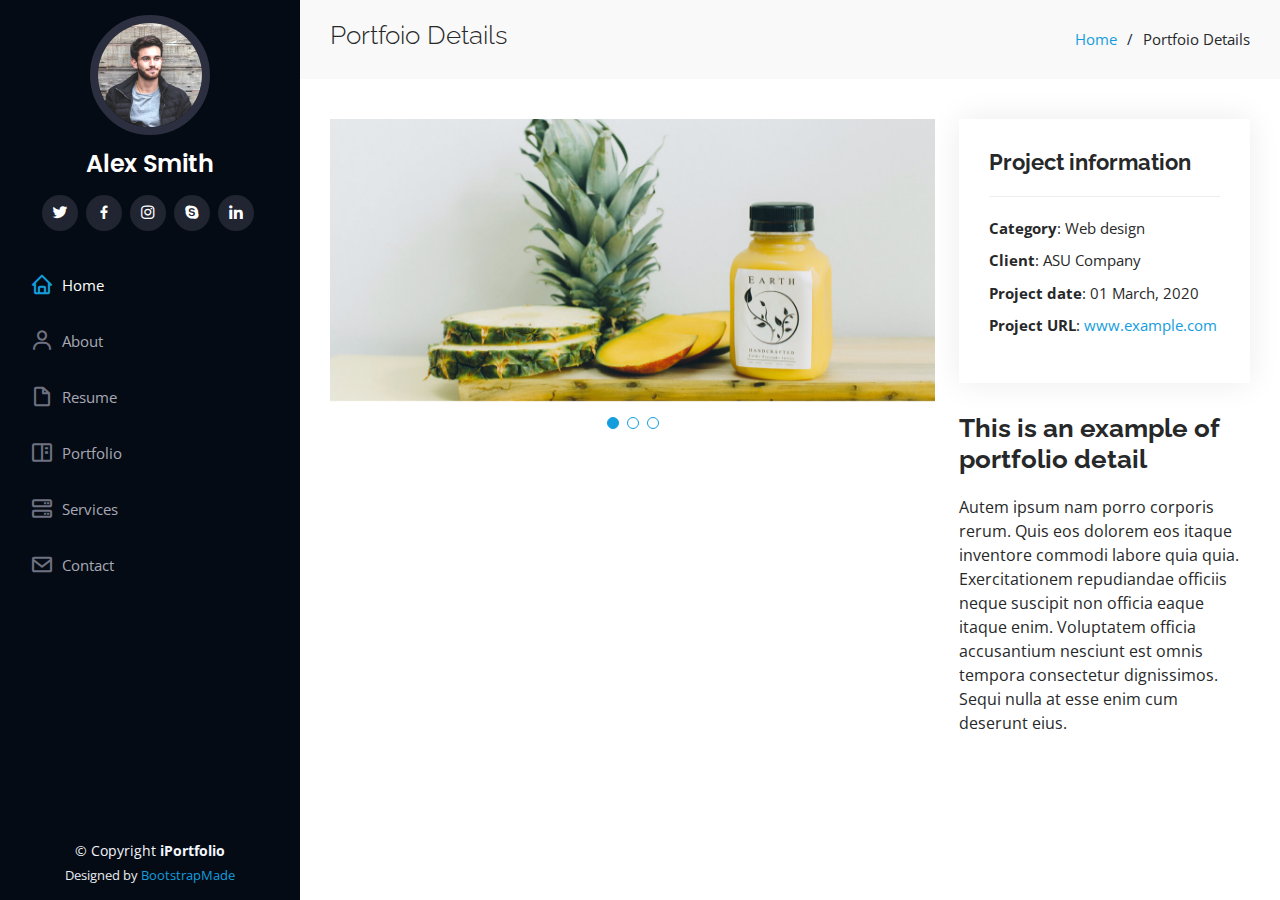
==== portfolio-details.html @ 82adc8eb "Add: added template" ====
<!DOCTYPE html>
<html lang="en">

<head>
  <meta charset="utf-8">
  <meta content="width=device-width, initial-scale=1.0" name="viewport">

  <title>Portfolio Details - iPortfolio Bootstrap Template</title>
  <meta content="" name="description">
  <meta content="" name="keywords">

  <!-- Favicons -->
  <link href="assets/img/favicon.png" rel="icon">
  <link href="assets/img/apple-touch-icon.png" rel="apple-touch-icon">

  <!-- Google Fonts -->
  <link href="https://fonts.googleapis.com/css?family=Open+Sans:300,300i,400,400i,600,600i,700,700i|Raleway:300,300i,400,400i,500,500i,600,600i,700,700i|Poppins:300,300i,400,400i,500,500i,600,600i,700,700i" rel="stylesheet">

  <!-- Vendor CSS Files -->
  <link href="assets/vendor/aos/aos.css" rel="stylesheet">
  <link href="assets/vendor/bootstrap/css/bootstrap.min.css" rel="stylesheet">
  <link href="assets/vendor/bootstrap-icons/bootstrap-icons.css" rel="stylesheet">
  <link href="assets/vendor/boxicons/css/boxicons.min.css" rel="stylesheet">
  <link href="assets/vendor/glightbox/css/glightbox.min.css" rel="stylesheet">
  <link href="assets/vendor/swiper/swiper-bundle.min.css" rel="stylesheet">

  <!-- Template Main CSS File -->
  <link href="assets/css/style.css" rel="stylesheet">

  <!-- =======================================================
  * Template Name: iPortfolio
  * Updated: Jul 27 2023 with Bootstrap v5.3.1
  * Template URL: https://bootstrapmade.com/iportfolio-bootstrap-portfolio-websites-template/
  * Author: BootstrapMade.com
  * License: https://bootstrapmade.com/license/
  ======================================================== -->
</head>

<body>

  <!-- ======= Mobile nav toggle button ======= -->
  <i class="bi bi-list mobile-nav-toggle d-xl-none"></i>

  <!-- ======= Header ======= -->
  <header id="header">
    <div class="d-flex flex-column">

      <div class="profile">
        <img src="assets/img/profile-img.jpg" alt="" class="img-fluid rounded-circle">
        <h1 class="text-light"><a href="index.html">Alex Smith</a></h1>
        <div class="social-links mt-3 text-center">
          <a href="#" class="twitter"><i class="bx bxl-twitter"></i></a>
          <a href="#" class="facebook"><i class="bx bxl-facebook"></i></a>
          <a href="#" class="instagram"><i class="bx bxl-instagram"></i></a>
          <a href="#" class="google-plus"><i class="bx bxl-skype"></i></a>
          <a href="#" class="linkedin"><i class="bx bxl-linkedin"></i></a>
        </div>
      </div>

      <nav id="navbar" class="nav-menu navbar">
        <ul>
          <li><a href="#hero" class="nav-link scrollto active"><i class="bx bx-home"></i> <span>Home</span></a></li>
          <li><a href="#about" class="nav-link scrollto"><i class="bx bx-user"></i> <span>About</span></a></li>
          <li><a href="#resume" class="nav-link scrollto"><i class="bx bx-file-blank"></i> <span>Resume</span></a></li>
          <li><a href="#portfolio" class="nav-link scrollto"><i class="bx bx-book-content"></i> <span>Portfolio</span></a></li>
          <li><a href="#services" class="nav-link scrollto"><i class="bx bx-server"></i> <span>Services</span></a></li>
          <li><a href="#contact" class="nav-link scrollto"><i class="bx bx-envelope"></i> <span>Contact</span></a></li>
        </ul>
      </nav><!-- .nav-menu -->
    </div>
  </header><!-- End Header -->

  <main id="main">

    <!-- ======= Breadcrumbs ======= -->
    <section id="breadcrumbs" class="breadcrumbs">
      <div class="container">

        <div class="d-flex justify-content-between align-items-center">
          <h2>Portfoio Details</h2>
          <ol>
            <li><a href="index.html">Home</a></li>
            <li>Portfoio Details</li>
          </ol>
        </div>

      </div>
    </section><!-- End Breadcrumbs -->

    <!-- ======= Portfolio Details Section ======= -->
    <section id="portfolio-details" class="portfolio-details">
      <div class="container">

        <div class="row gy-4">

          <div class="col-lg-8">
            <div class="portfolio-details-slider swiper">
              <div class="swiper-wrapper align-items-center">

                <div class="swiper-slide">
                  <img src="assets/img/portfolio/portfolio-details-1.jpg" alt="">
                </div>

                <div class="swiper-slide">
                  <img src="assets/img/portfolio/portfolio-details-2.jpg" alt="">
                </div>

                <div class="swiper-slide">
                  <img src="assets/img/portfolio/portfolio-details-3.jpg" alt="">
                </div>

              </div>
              <div class="swiper-pagination"></div>
            </div>
          </div>

          <div class="col-lg-4">
            <div class="portfolio-info">
              <h3>Project information</h3>
              <ul>
                <li><strong>Category</strong>: Web design</li>
                <li><strong>Client</strong>: ASU Company</li>
                <li><strong>Project date</strong>: 01 March, 2020</li>
                <li><strong>Project URL</strong>: <a href="#">www.example.com</a></li>
              </ul>
            </div>
            <div class="portfolio-description">
              <h2>This is an example of portfolio detail</h2>
              <p>
                Autem ipsum nam porro corporis rerum. Quis eos dolorem eos itaque inventore commodi labore quia quia. Exercitationem repudiandae officiis neque suscipit non officia eaque itaque enim. Voluptatem officia accusantium nesciunt est omnis tempora consectetur dignissimos. Sequi nulla at esse enim cum deserunt eius.
              </p>
            </div>
          </div>

        </div>

      </div>
    </section><!-- End Portfolio Details Section -->

  </main><!-- End #main -->

  <!-- ======= Footer ======= -->
  <footer id="footer">
    <div class="container">
      <div class="copyright">
        &copy; Copyright <strong><span>iPortfolio</span></strong>
      </div>
      <div class="credits">
        <!-- All the links in the footer should remain intact. -->
        <!-- You can delete the links only if you purchased the pro version. -->
        <!-- Licensing information: https://bootstrapmade.com/license/ -->
        <!-- Purchase the pro version with working PHP/AJAX contact form: https://bootstrapmade.com/iportfolio-bootstrap-portfolio-websites-template/ -->
        Designed by <a href="https://bootstrapmade.com/">BootstrapMade</a>
      </div>
    </div>
  </footer><!-- End  Footer -->

  <a href="#" class="back-to-top d-flex align-items-center justify-content-center"><i class="bi bi-arrow-up-short"></i></a>

  <!-- Vendor JS Files -->
  <script src="assets/vendor/purecounter/purecounter_vanilla.js"></script>
  <script src="assets/vendor/aos/aos.js"></script>
  <script src="assets/vendor/bootstrap/js/bootstrap.bundle.min.js"></script>
  <script src="assets/vendor/glightbox/js/glightbox.min.js"></script>
  <script src="assets/vendor/isotope-layout/isotope.pkgd.min.js"></script>
  <script src="assets/vendor/swiper/swiper-bundle.min.js"></script>
  <script src="assets/vendor/typed.js/typed.umd.js"></script>
  <script src="assets/vendor/waypoints/noframework.waypoints.js"></script>
  <script src="assets/vendor/php-email-form/validate.js"></script>

  <!-- Template Main JS File -->
  <script src="assets/js/main.js"></script>

</body>

</html>
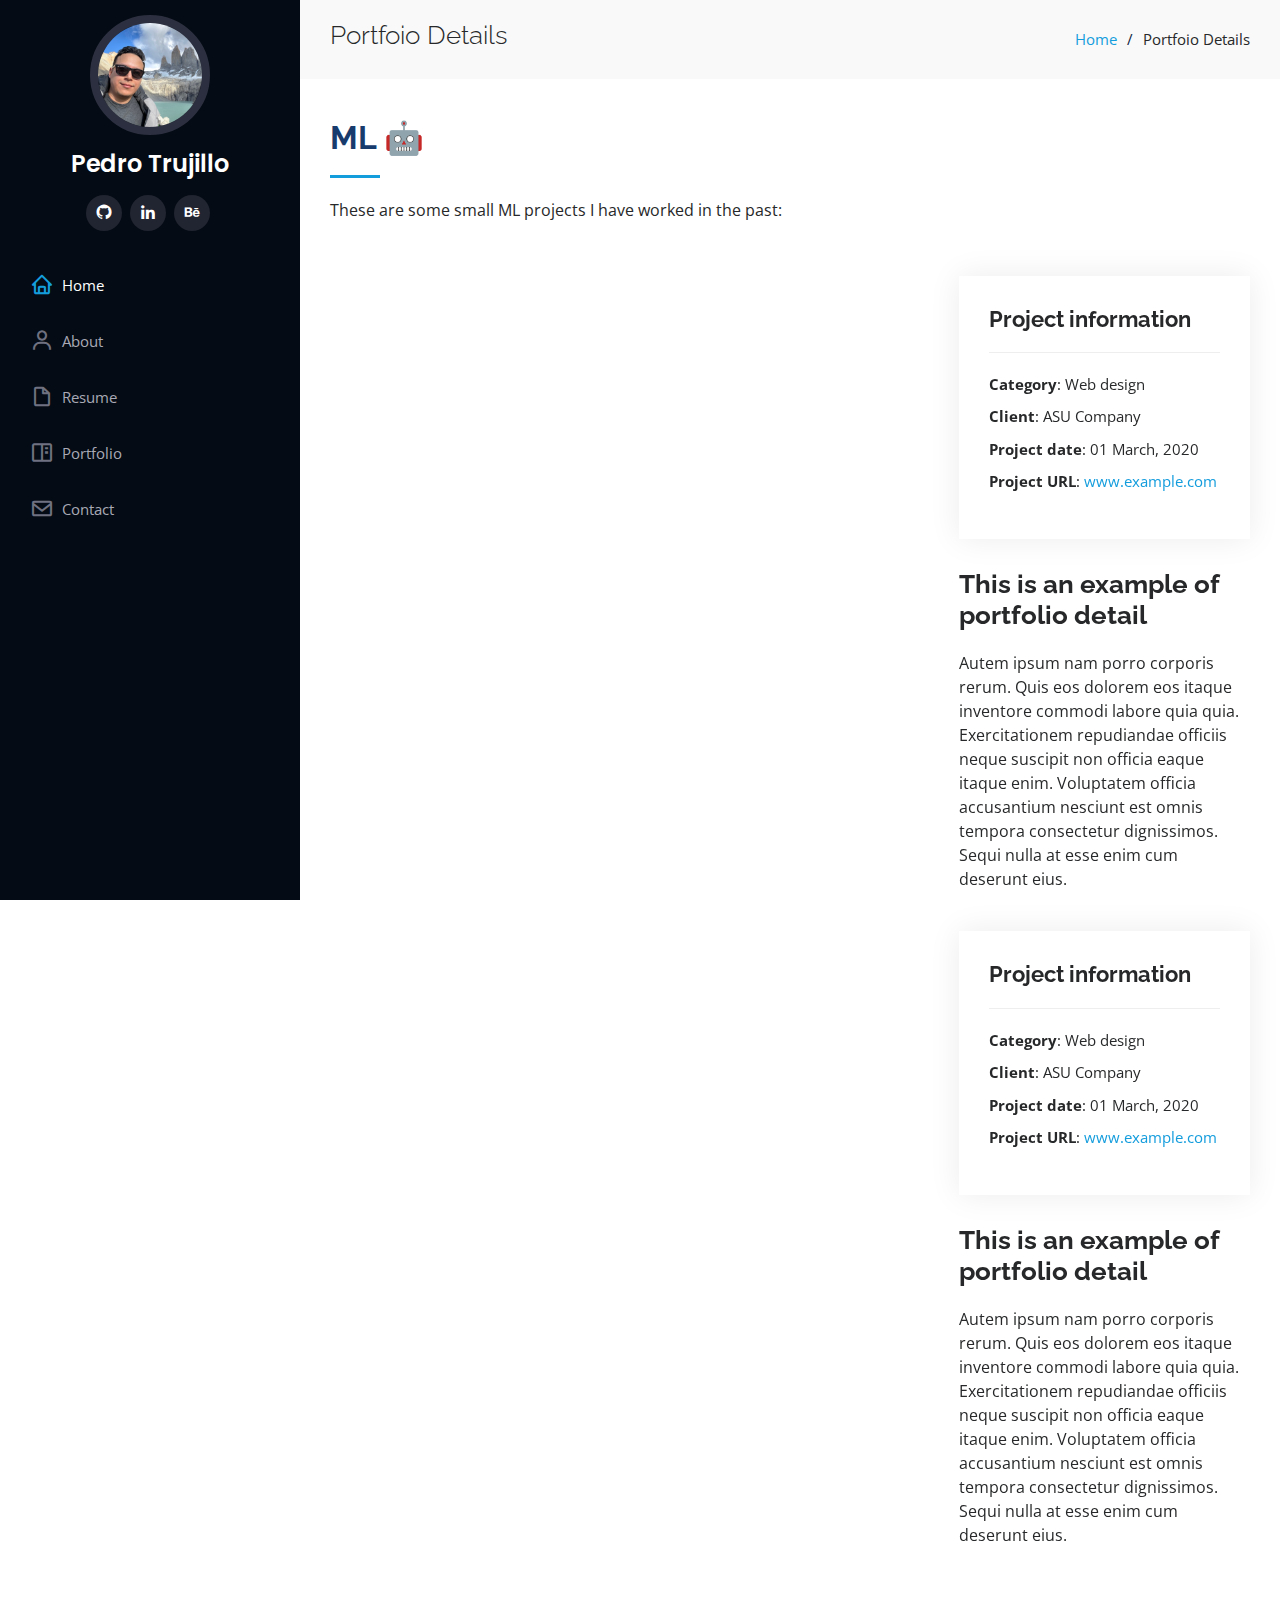
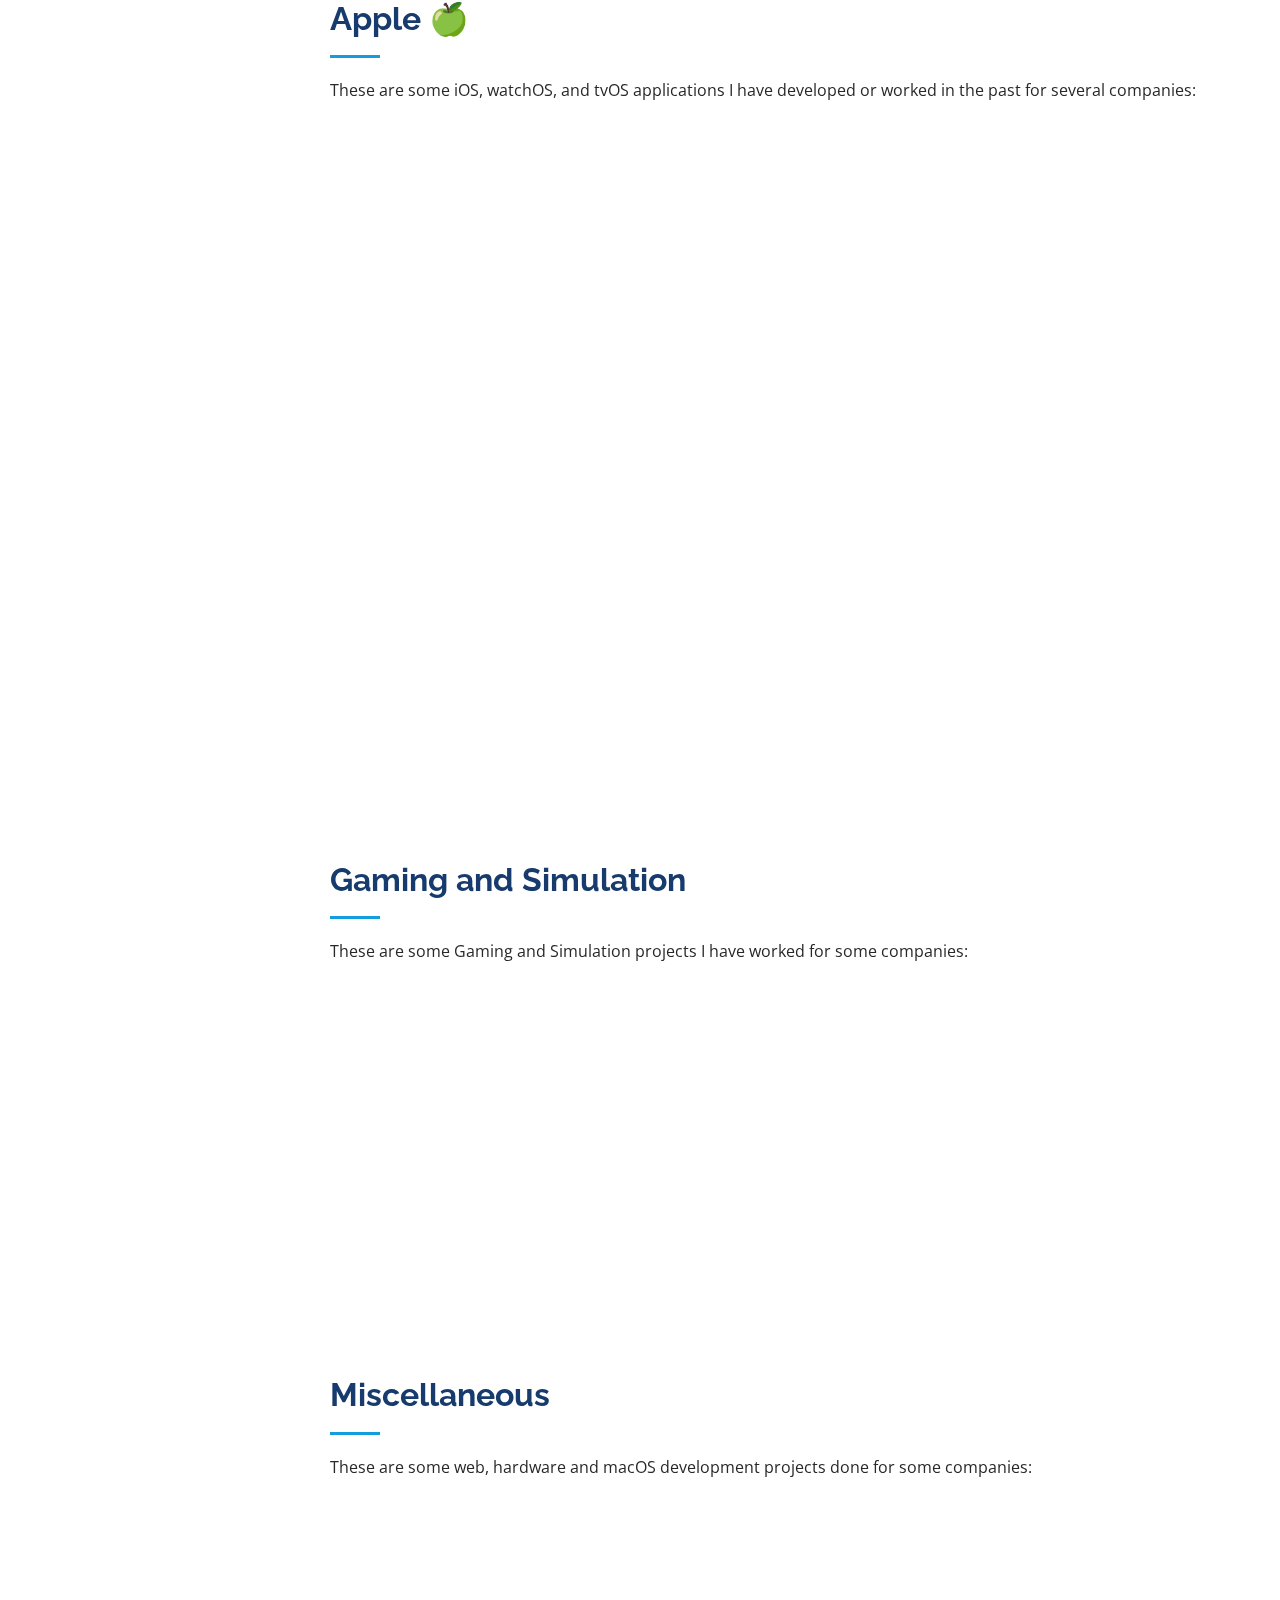
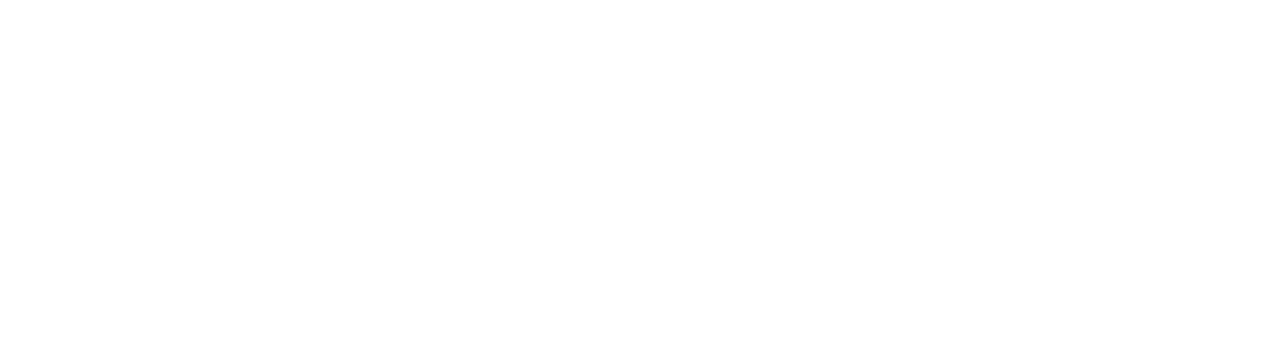
==== commit 9e4e5203: "Added portfolio html base file and style. And ML cycle image for ML samples" ====
--- a/portfolio-details.html
+++ b/portfolio-details.html
@@ -29,7 +29,7 @@
 
   <!-- =======================================================
   * Template Name: iPortfolio
-  * Updated: Jul 27 2023 with Bootstrap v5.3.1
+  * Updated: Jul 27 2023 with Bootstrap v5.3.1
   * Template URL: https://bootstrapmade.com/iportfolio-bootstrap-portfolio-websites-template/
   * Author: BootstrapMade.com
   * License: https://bootstrapmade.com/license/
@@ -47,13 +47,14 @@
 
       <div class="profile">
         <img src="assets/img/profile-img.jpg" alt="" class="img-fluid rounded-circle">
-        <h1 class="text-light"><a href="index.html">Alex Smith</a></h1>
+        <h1 class="text-light"><a href="index.html">Pedro Trujillo</a></h1>
         <div class="social-links mt-3 text-center">
-          <a href="#" class="twitter"><i class="bx bxl-twitter"></i></a>
-          <a href="#" class="facebook"><i class="bx bxl-facebook"></i></a>
-          <a href="#" class="instagram"><i class="bx bxl-instagram"></i></a>
-          <a href="#" class="google-plus"><i class="bx bxl-skype"></i></a>
-          <a href="#" class="linkedin"><i class="bx bxl-linkedin"></i></a>
+          <!-- <a href="#" class="twitter"><i class="bx bxl-twitter"></i></a> -->
+          <!-- <a href="#" class="facebook"><i class="bx bxl-facebook"></i></a> -->
+          <!-- <a href="#" class="instagram"><i class="bx bxl-instagram"></i></a> -->
+          <a href="https://github.com/PedroTrujilloV" class="github"><i class="bx bxl-github"></i></a>
+          <a href="https://www.linkedin.com/in/pedrotrujillov" class="linkedin"><i class="bx bxl-linkedin"></i></a>
+          <a href="https://www.behance.net/pedrotrujillov" class="behance"><i class="bx bxl-behance"></i></a>
         </div>
       </div>
 
@@ -63,7 +64,7 @@
           <li><a href="#about" class="nav-link scrollto"><i class="bx bx-user"></i> <span>About</span></a></li>
           <li><a href="#resume" class="nav-link scrollto"><i class="bx bx-file-blank"></i> <span>Resume</span></a></li>
           <li><a href="#portfolio" class="nav-link scrollto"><i class="bx bx-book-content"></i> <span>Portfolio</span></a></li>
-          <li><a href="#services" class="nav-link scrollto"><i class="bx bx-server"></i> <span>Services</span></a></li>
+          <!-- <li><a href="#services" class="nav-link scrollto"><i class="bx bx-server"></i> <span>Services</span></a></li> -->
           <li><a href="#contact" class="nav-link scrollto"><i class="bx bx-envelope"></i> <span>Contact</span></a></li>
         </ul>
       </nav><!-- .nav-menu -->
@@ -91,7 +92,7 @@
     <section id="portfolio-details" class="portfolio-details">
       <div class="container">
 
-        <div class="row gy-4">
+        <!-- <div class="row gy-4">
 
           <div class="col-lg-8">
             <div class="portfolio-details-slider swiper">
@@ -113,6 +114,7 @@
               <div class="swiper-pagination"></div>
             </div>
           </div>
+          
 
           <div class="col-lg-4">
             <div class="portfolio-info">
@@ -124,6 +126,8 @@
                 <li><strong>Project URL</strong>: <a href="#">www.example.com</a></li>
               </ul>
             </div>
+
+            
             <div class="portfolio-description">
               <h2>This is an example of portfolio detail</h2>
               <p>
@@ -132,6 +136,124 @@
             </div>
           </div>
 
+        </div> -->
+
+        <div class="row gy-4 portfolio-row">
+          <div class="section-title">
+            <h2>ML 🤖</h2>
+            <p>
+            These are some small ML projects I have worked in the past: 
+            </p>
+          </div>
+
+          
+          <div class="col-lg-8">
+            <iframe src="https://www.behance.net/embed/project/79252151?ilo0=1" class="iframe-ml" allowfullscreen lazyload frameborder="0" allow="clipboard-write" refererPolicy="strict-origin-when-cross-origin"></iframe>
+          </div>
+
+          <div class="col-lg-4">
+
+            <div class="portfolio-info">
+              <h3>Project information</h3>
+              <ul>
+                <li><strong>Category</strong>: Web design</li>
+                <li><strong>Client</strong>: ASU Company</li>
+                <li><strong>Project date</strong>: 01 March, 2020</li>
+                <li><strong>Project URL</strong>: <a href="#">www.example.com</a></li>
+              </ul>
+            </div>
+            
+            <div class="portfolio-description">
+              <h2>This is an example of portfolio detail</h2>
+              <p>
+                Autem ipsum nam porro corporis rerum. Quis eos dolorem eos itaque inventore commodi labore quia quia. Exercitationem repudiandae officiis neque suscipit non officia eaque itaque enim. Voluptatem officia accusantium nesciunt est omnis tempora consectetur dignissimos. Sequi nulla at esse enim cum deserunt eius.
+              </p>
+            </div>
+
+          </div>
+
+          <div class="col-lg-8">
+            <iframe src="https://www.behance.net/embed/project/79252151?ilo0=1" class="iframe-ml" allowfullscreen lazyload frameborder="0" allow="clipboard-write" refererPolicy="strict-origin-when-cross-origin"></iframe>
+          </div>
+
+          <div class="col-lg-4">
+
+            <div class="portfolio-info">
+              <h3>Project information</h3>
+              <ul>
+                <li><strong>Category</strong>: Web design</li>
+                <li><strong>Client</strong>: ASU Company</li>
+                <li><strong>Project date</strong>: 01 March, 2020</li>
+                <li><strong>Project URL</strong>: <a href="#">www.example.com</a></li>
+              </ul>
+            </div>
+            
+            <div class="portfolio-description">
+              <h2>This is an example of portfolio detail</h2>
+              <p>
+                Autem ipsum nam porro corporis rerum. Quis eos dolorem eos itaque inventore commodi labore quia quia. Exercitationem repudiandae officiis neque suscipit non officia eaque itaque enim. Voluptatem officia accusantium nesciunt est omnis tempora consectetur dignissimos. Sequi nulla at esse enim cum deserunt eius.
+              </p>
+            </div>
+
+          </div>
+
+        </div>
+
+        
+
+        <div class="row gy-4 portfolio-row">
+          <div class="section-title">
+            <h2>Apple 🍏</h2>
+            <p>
+            These are some iOS, watchOS, and tvOS applications I have developed or worked in the past for several companies: 
+            </p>
+          </div>
+
+          <div class="col-lg-4">
+            <iframe src="https://www.behance.net/embed/project/79252151?ilo0=1" class="iframe-behance" allowfullscreen lazyload frameborder="0" allow="clipboard-write" refererPolicy="strict-origin-when-cross-origin"></iframe>
+          </div>
+          <div class="col-lg-4">
+            <iframe src="https://www.behance.net/embed/project/79814603?ilo0=1" class="iframe-behance" allowfullscreen lazyload frameborder="0" allow="clipboard-write" refererPolicy="strict-origin-when-cross-origin"></iframe>
+          </div>
+          <div class="col-lg-4">
+            <iframe src="https://www.behance.net/embed/project/99974981?ilo0=1" class="iframe-behance" allowfullscreen lazyload frameborder="0" allow="clipboard-write" refererPolicy="strict-origin-when-cross-origin"></iframe>
+          </div>
+          <div class="col-lg-4">
+            <iframe src="https://www.behance.net/embed/project/199419623?ilo0=1" class="iframe-behance" allowfullscreen lazyload frameborder="0" allow="clipboard-write" refererPolicy="strict-origin-when-cross-origin"></iframe>
+          </div>
+        </div>
+
+        <div class="row gy-4 portfolio-row">
+          <div class="section-title">
+            <h2>Gaming and Simulation </h2>
+            <p>
+            These are some Gaming and Simulation projects I have worked for some companies: 
+            </p>
+          </div>
+
+          <div class="col-lg-4">
+            <iframe src="https://www.behance.net/embed/project/79379011?ilo0=1" class="iframe-behance" allowfullscreen lazyload frameborder="0" allow="clipboard-write" refererPolicy="strict-origin-when-cross-origin"></iframe>
+          </div>
+          <div class="col-lg-4">
+            <iframe src="https://www.behance.net/embed/project/79328971?ilo0=1" class="iframe-behance" allowfullscreen lazyload frameborder="0" allow="clipboard-write" refererPolicy="strict-origin-when-cross-origin"></iframe>
+          </div>
+        </div>
+
+        
+        <div class="row gy-4 portfolio-row">
+          <div class="section-title">
+            <h2>Miscellaneous</h2>
+            <p>
+            These are some web, hardware and macOS development projects done for some companies: 
+            </p>
+          </div>
+
+          <div class="col-lg-4">
+            <iframe src="https://www.behance.net/embed/project/100875107?ilo0=1" class="iframe-behance" allowfullscreen lazyload frameborder="0" allow="clipboard-write" refererPolicy="strict-origin-when-cross-origin"></iframe>
+          </div>
+          <div class="col-lg-4">
+            <iframe src="https://www.behance.net/embed/project/100814019?ilo0=1" class="iframe-behance" allowfullscreen lazyload frameborder="0" allow="clipboard-write" refererPolicy="strict-origin-when-cross-origin"></iframe>
+          </div>
         </div>
 
       </div>
@@ -142,15 +264,15 @@
   <!-- ======= Footer ======= -->
   <footer id="footer">
     <div class="container">
-      <div class="copyright">
+      <!-- <div class="copyright">
         &copy; Copyright <strong><span>iPortfolio</span></strong>
-      </div>
+      </div> -->
       <div class="credits">
         <!-- All the links in the footer should remain intact. -->
         <!-- You can delete the links only if you purchased the pro version. -->
         <!-- Licensing information: https://bootstrapmade.com/license/ -->
         <!-- Purchase the pro version with working PHP/AJAX contact form: https://bootstrapmade.com/iportfolio-bootstrap-portfolio-websites-template/ -->
-        Designed by <a href="https://bootstrapmade.com/">BootstrapMade</a>
+        <!-- Designed by <a href="https://bootstrapmade.com/">BootstrapMade</a> -->
       </div>
     </div>
   </footer><!-- End  Footer -->
--- a/assets/css/style.css
+++ b/assets/css/style.css
@@ -466,6 +466,11 @@
   background-color: #149ddd;
 }
 
+.skills h2 h3 h4 {
+  /* line-height: 80px !important; */
+  margin-bottom: 2% !important;
+}
+
 /*--------------------------------------------------------------
 # Resume
 --------------------------------------------------------------*/
@@ -1103,4 +1108,29 @@
     width: auto;
     padding-right: 20px 15px;
   }
-}+}
+
+
+/*--------------------------------------------------------------
+# iframe (Pedro)
+--------------------------------------------------------------*/
+.portfolio-row {
+  margin-bottom: 4%;
+}
+
+.iframe-ml {
+  width: 100%;
+  height: 100%;
+  /* height: 316px; */
+  /* min-height: 316px; */
+  /* overflow: visible;  */
+  /* Ensures content can grow beyond 400px if necessary */
+}
+
+.iframe-behance {
+  width: 100%;
+  /* height: 316px; */
+  min-height: 316px;
+  /* overflow: visible;  */ /* Ensures content can grow beyond 400px if necessary */
+}
+
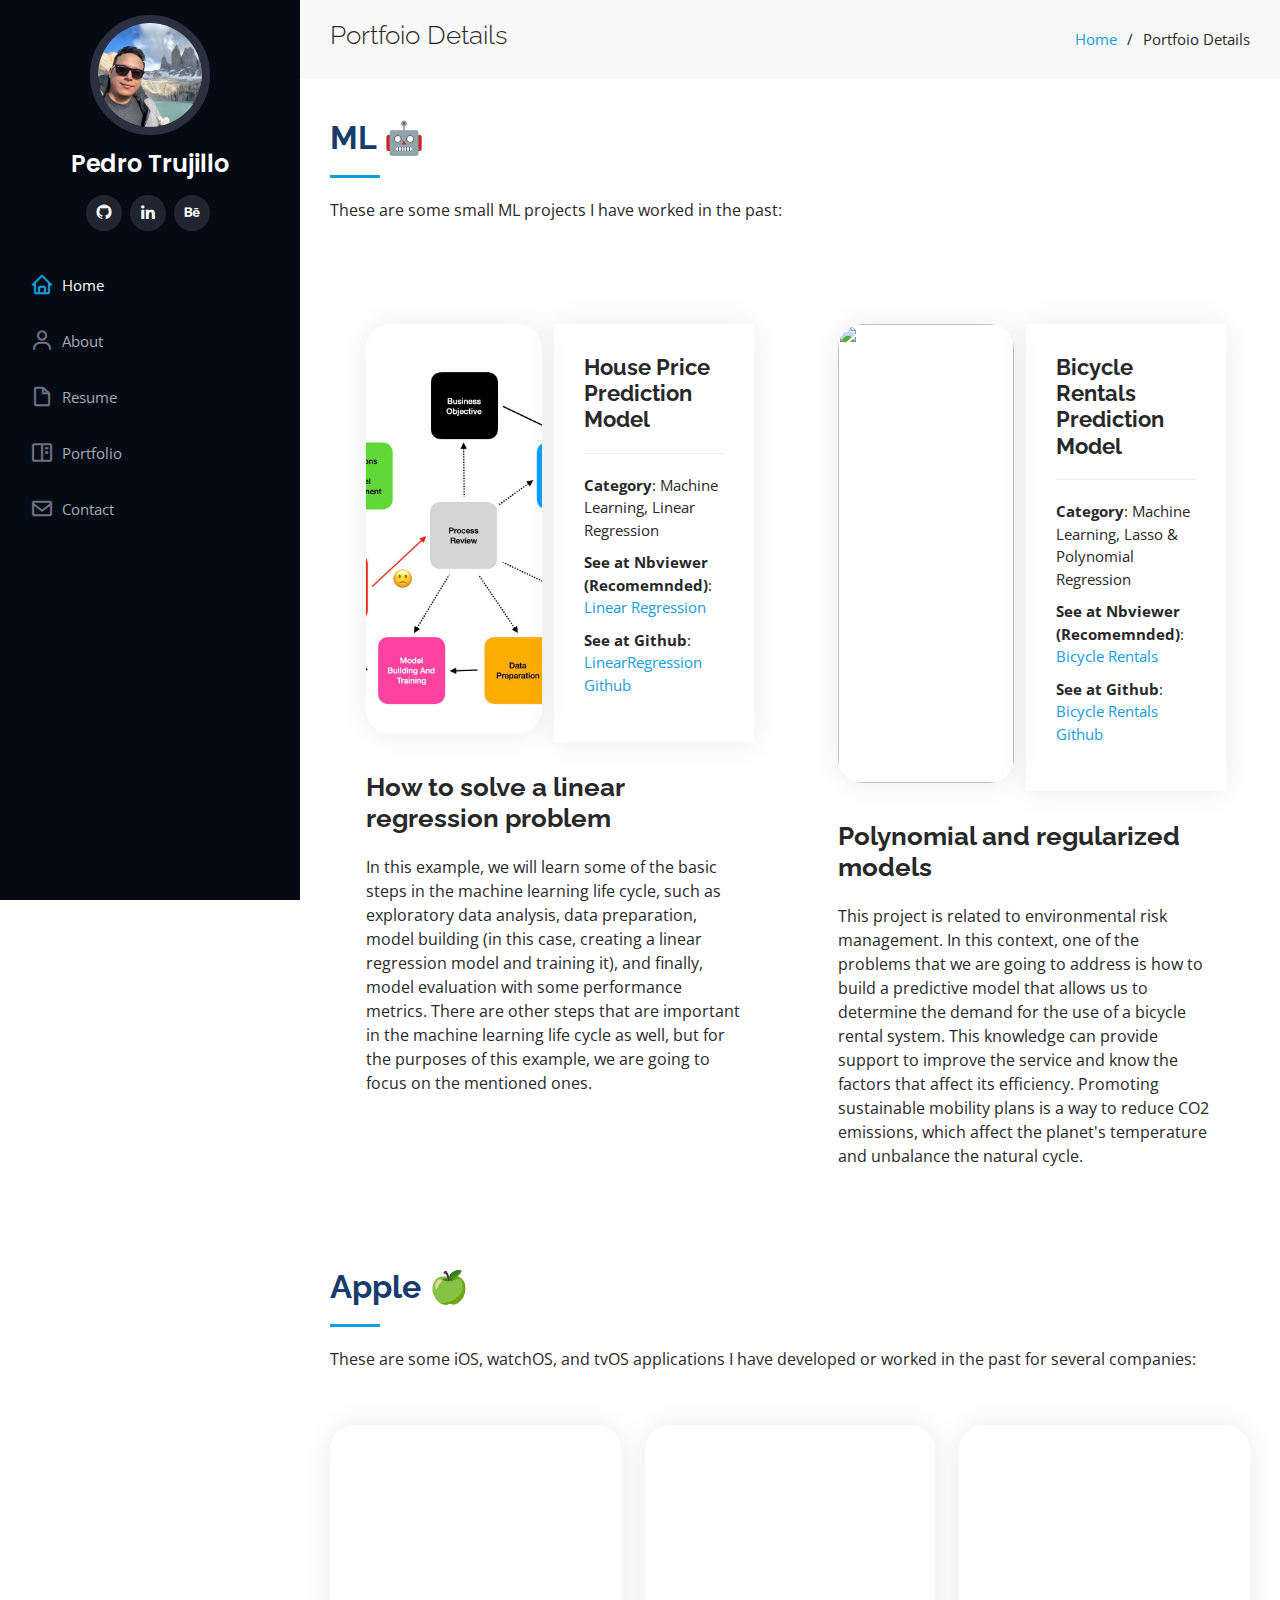
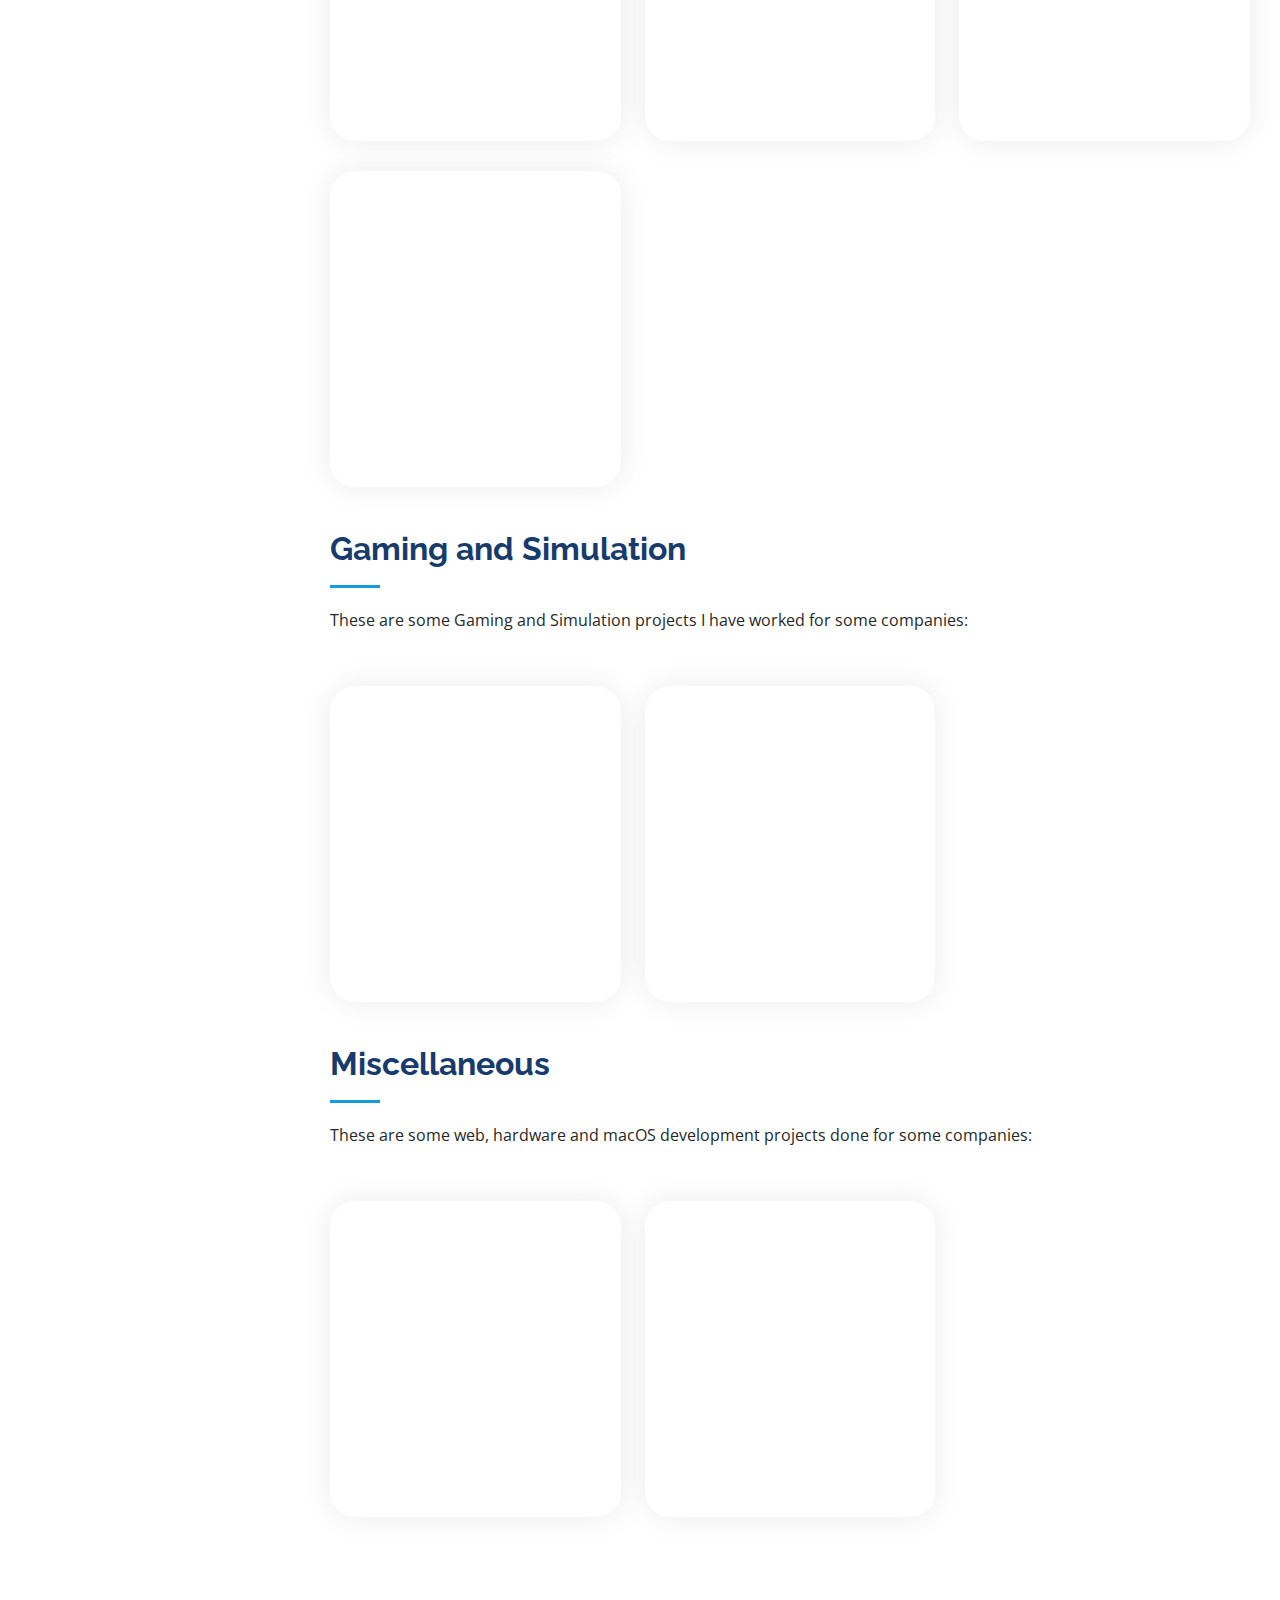
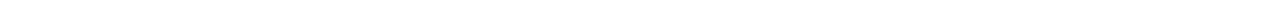
==== commit b45492cc: "Added new ml sample and refactored laayout" ====
--- a/portfolio-details.html
+++ b/portfolio-details.html
@@ -142,58 +142,68 @@
           <div class="section-title">
             <h2>ML 🤖</h2>
             <p>
-            These are some small ML projects I have worked in the past: 
+              These are some small ML projects I have worked in the past: 
             </p>
           </div>
 
-          
-          <div class="col-lg-8">
-            <iframe src="https://www.behance.net/embed/project/79252151?ilo0=1" class="iframe-ml" allowfullscreen lazyload frameborder="0" allow="clipboard-write" refererPolicy="strict-origin-when-cross-origin"></iframe>
-          </div>
-
-          <div class="col-lg-4">
-
-            <div class="portfolio-info">
-              <h3>Project information</h3>
-              <ul>
-                <li><strong>Category</strong>: Web design</li>
-                <li><strong>Client</strong>: ASU Company</li>
-                <li><strong>Project date</strong>: 01 March, 2020</li>
-                <li><strong>Project URL</strong>: <a href="#">www.example.com</a></li>
-              </ul>
+          <div class="col-lg-6 p-lg-5 p-md-3">
+
+            <div class="row">
+
+              <div class="col-xl-6 col-lg-12 mb-lg-2 mb-sm-4">
+                <a href="https://nbviewer.org/github/PedroTrujilloV/MLStuff/blob/79e3a676ca5e1e8a748b669f8a2933e1c3b757af/LinearRegression_Eng.ipynb"  target="_blank"><img src="./assets/img/portfolio/MLLifeCycle.1.jpeg"  class="iframe-ml a-ml-github"></a>
+              </div>
+
+              <div class="col-xl-6 col-lg-12 portfolio-info">
+                  <h3>House Price Prediction Model</h3>
+                  <ul>
+                    <li><strong>Category</strong>: Machine Learning, Linear Regression</li>
+                    <li><strong>See at Nbviewer (Recomemnded)</strong>: <a href="https://nbviewer.org/github/PedroTrujilloV/MLStuff/blob/79e3a676ca5e1e8a748b669f8a2933e1c3b757af/LinearRegression_Eng.ipynb" target="_blank">Linear Regression</a></li>
+                    <li><strong>See at Github</strong>: <a href="https://github.com/PedroTrujilloV/MLStuff/blob/79e3a676ca5e1e8a748b669f8a2933e1c3b757af/LinearRegression_Eng.ipynb" target="_blank">LinearRegression Github</a></li>
+                  </ul>
+              </div>
+
+            </div>
+
+            <div class="row">
+              <div class="portfolio-description">
+                <h2>How to solve a linear regression problem</h2>
+                <p>
+                  In this example, we will learn some of the basic steps in the machine learning life cycle, such as exploratory data analysis, data preparation, model building (in this case, creating a linear regression model and training it), and finally, model evaluation with some performance metrics. There are other steps that are important in the machine learning life cycle as well, but for the purposes of this example, we are going to focus on the mentioned ones.
+                </p>
+              </div>
+             </div>
+
+          </div>
+
+
+          <div class="col-lg-6 p-5">
+
+            <div class="row">
+
+              <div class="col-xl-6 col-lg-12 mb-lg-2 mb-sm-4">
+                <a href="https://nbviewer.org/github/PedroTrujilloV/MLStuff/blob/202fa61faf2e86466d69c20951207f4a17a4dde8/BicycleRentals_en.ipynb"  target="_blank"><img src="https://github.com/PedroTrujilloV/MLStuff/blob/main/assets/dataset-cover.png?raw=true"  class="iframe-ml a-ml-github"></a>
+              </div>
+
+              <div class="col-xl-6 col-lg-12 portfolio-info">
+                <h3>Bicycle Rentals Prediction Model</h3>
+                <ul>
+                  <li><strong>Category</strong>: Machine Learning,  Lasso & Polynomial Regression</li>
+                  <li><strong>See at Nbviewer (Recomemnded)</strong>: <a href="https://nbviewer.org/github/PedroTrujilloV/MLStuff/blob/202fa61faf2e86466d69c20951207f4a17a4dde8/BicycleRentals_en.ipynb" target="_blank">Bicycle Rentals</a></li>
+                  <li><strong>See at Github</strong>: <a href="https://github.com/PedroTrujilloV/MLStuff/blob/202fa61faf2e86466d69c20951207f4a17a4dde8/BicycleRentals_en.ipynb" target="_blank">Bicycle Rentals Github</a></li>
+                </ul>
+              </div>
+
             </div>
             
-            <div class="portfolio-description">
-              <h2>This is an example of portfolio detail</h2>
-              <p>
-                Autem ipsum nam porro corporis rerum. Quis eos dolorem eos itaque inventore commodi labore quia quia. Exercitationem repudiandae officiis neque suscipit non officia eaque itaque enim. Voluptatem officia accusantium nesciunt est omnis tempora consectetur dignissimos. Sequi nulla at esse enim cum deserunt eius.
-              </p>
-            </div>
-
-          </div>
-
-          <div class="col-lg-8">
-            <iframe src="https://www.behance.net/embed/project/79252151?ilo0=1" class="iframe-ml" allowfullscreen lazyload frameborder="0" allow="clipboard-write" refererPolicy="strict-origin-when-cross-origin"></iframe>
-          </div>
-
-          <div class="col-lg-4">
-
-            <div class="portfolio-info">
-              <h3>Project information</h3>
-              <ul>
-                <li><strong>Category</strong>: Web design</li>
-                <li><strong>Client</strong>: ASU Company</li>
-                <li><strong>Project date</strong>: 01 March, 2020</li>
-                <li><strong>Project URL</strong>: <a href="#">www.example.com</a></li>
-              </ul>
-            </div>
-            
-            <div class="portfolio-description">
-              <h2>This is an example of portfolio detail</h2>
-              <p>
-                Autem ipsum nam porro corporis rerum. Quis eos dolorem eos itaque inventore commodi labore quia quia. Exercitationem repudiandae officiis neque suscipit non officia eaque itaque enim. Voluptatem officia accusantium nesciunt est omnis tempora consectetur dignissimos. Sequi nulla at esse enim cum deserunt eius.
-              </p>
-            </div>
+            <div class="row">
+              <div class="portfolio-description">
+                <h2>Polynomial and regularized models</h2>
+                <p>
+                  This project is related to environmental risk management. In this context, one of the problems that we are going to address is how to build a predictive model that allows us to determine the demand for the use of a bicycle rental system. This knowledge can provide support to improve the service and know the factors that affect its efficiency. Promoting sustainable mobility plans is a way to reduce CO2 emissions, which affect the planet's temperature and unbalance the natural cycle.             
+                </p>
+              </div>
+             </div>
 
           </div>
 
--- a/assets/css/style.css
+++ b/assets/css/style.css
@@ -1121,16 +1121,25 @@
 .iframe-ml {
   width: 100%;
   height: 100%;
+  box-shadow: 0px 0 30px rgba(5, 13, 24, 0.08);
+  border-radius: 25px;
   /* height: 316px; */
   /* min-height: 316px; */
   /* overflow: visible;  */
   /* Ensures content can grow beyond 400px if necessary */
 }
 
+.a-ml-github {
+  object-fit: cover;
+  
+}
+
 .iframe-behance {
   width: 100%;
   /* height: 316px; */
   min-height: 316px;
+  box-shadow: 0px 0 30px rgba(5, 13, 24, 0.08);
+  border-radius: 25px;
   /* overflow: visible;  */ /* Ensures content can grow beyond 400px if necessary */
 }
 
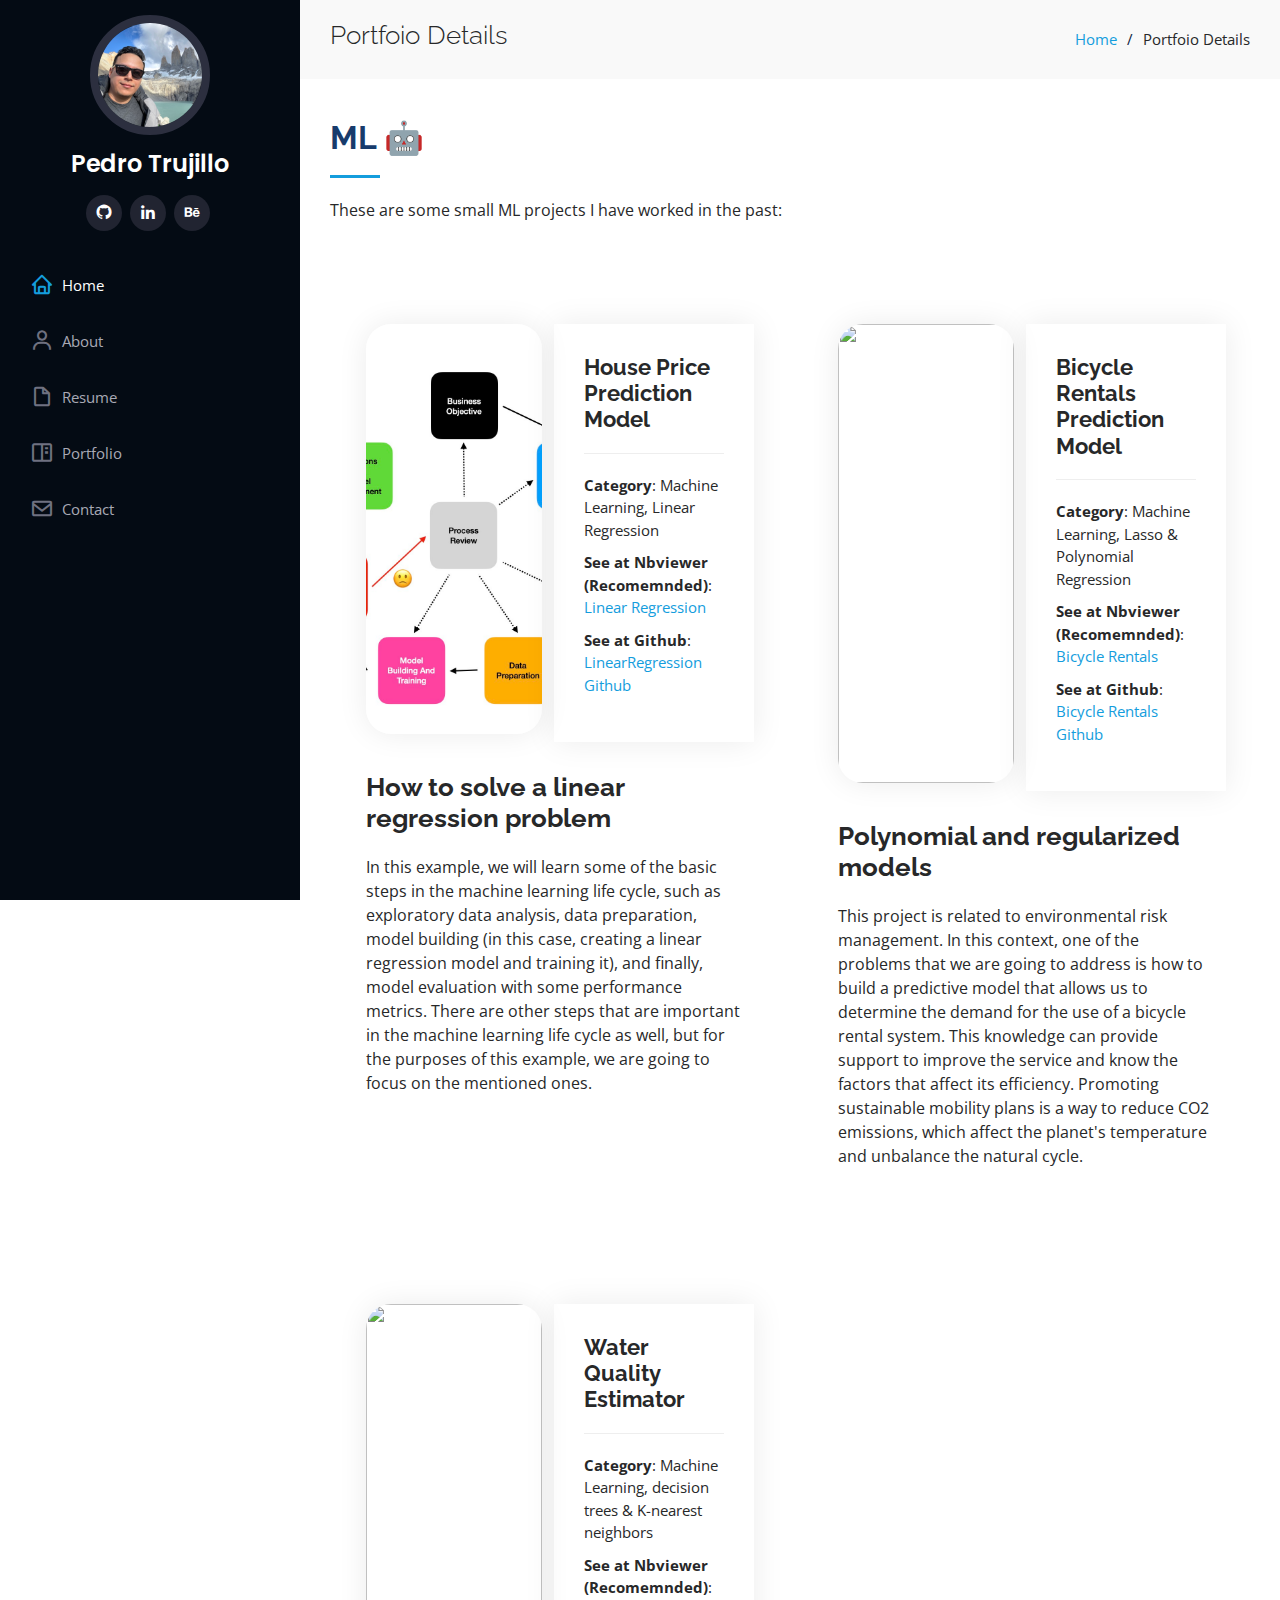
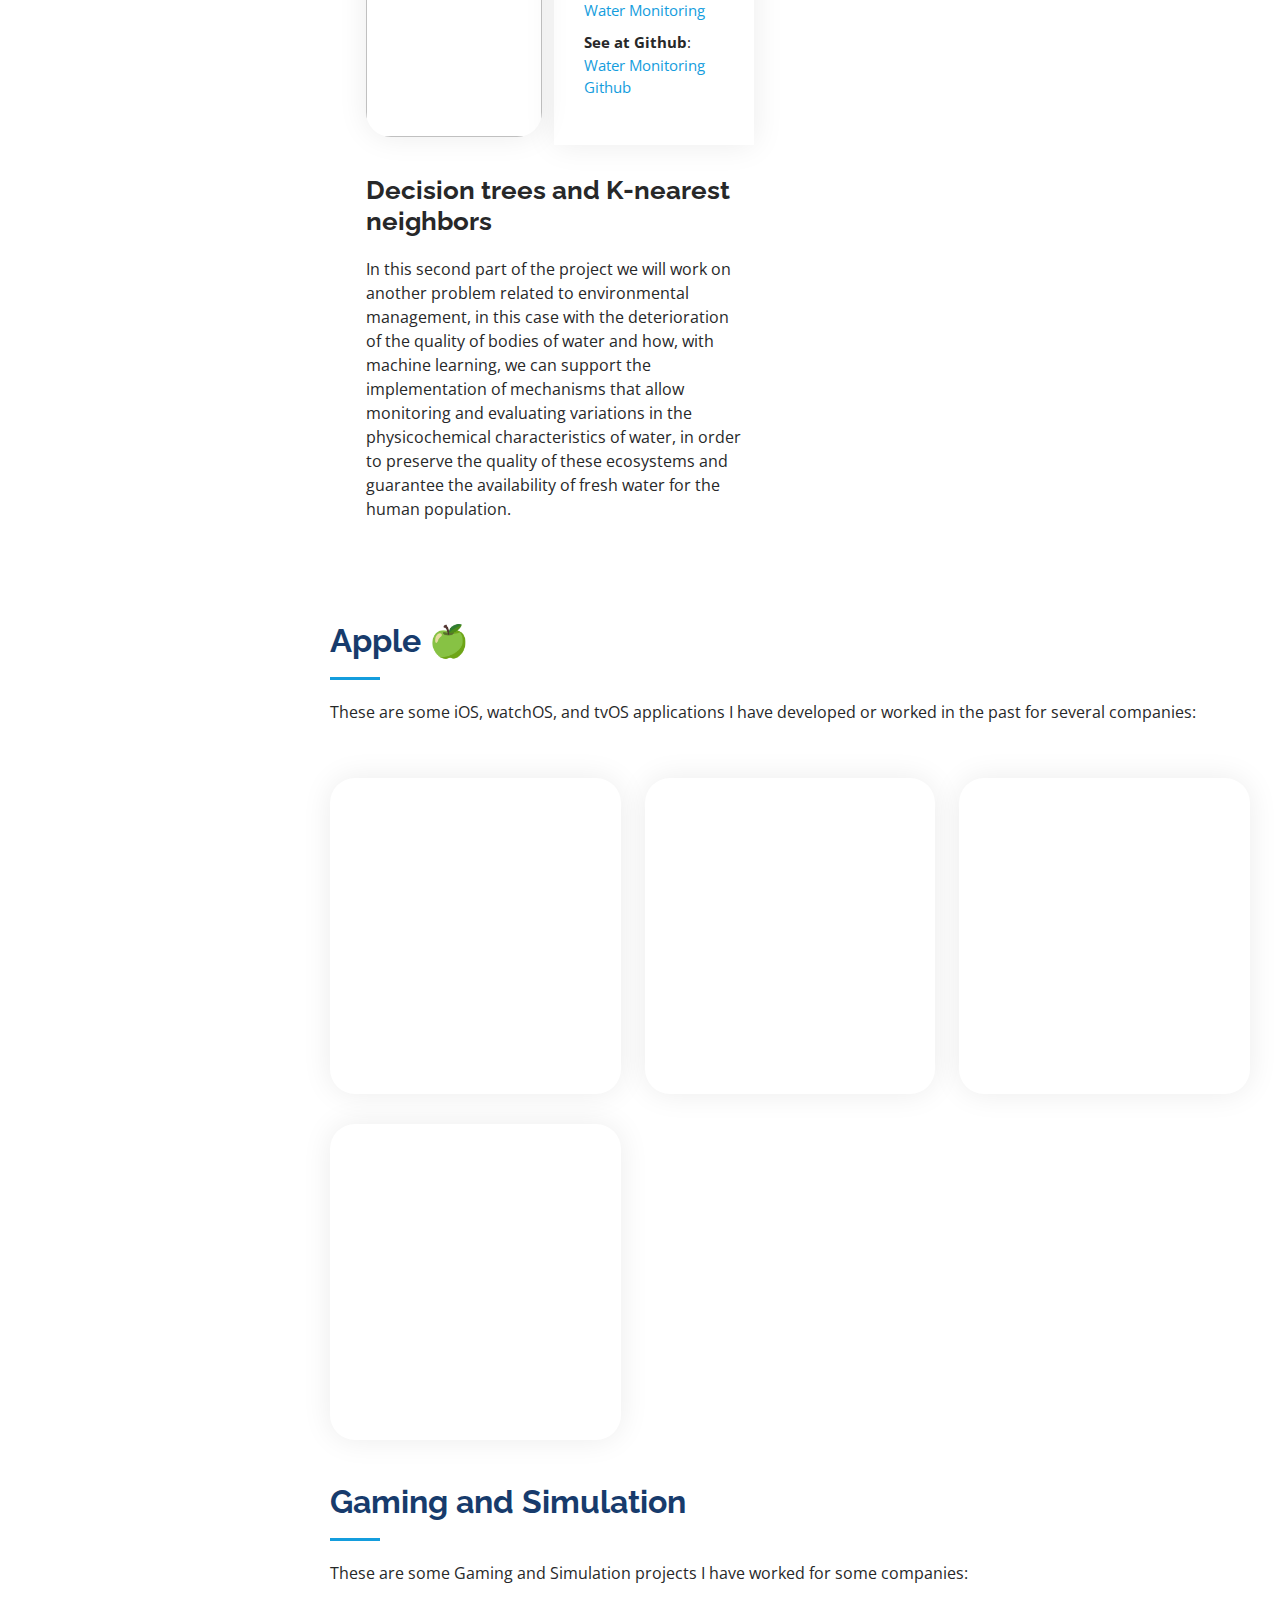
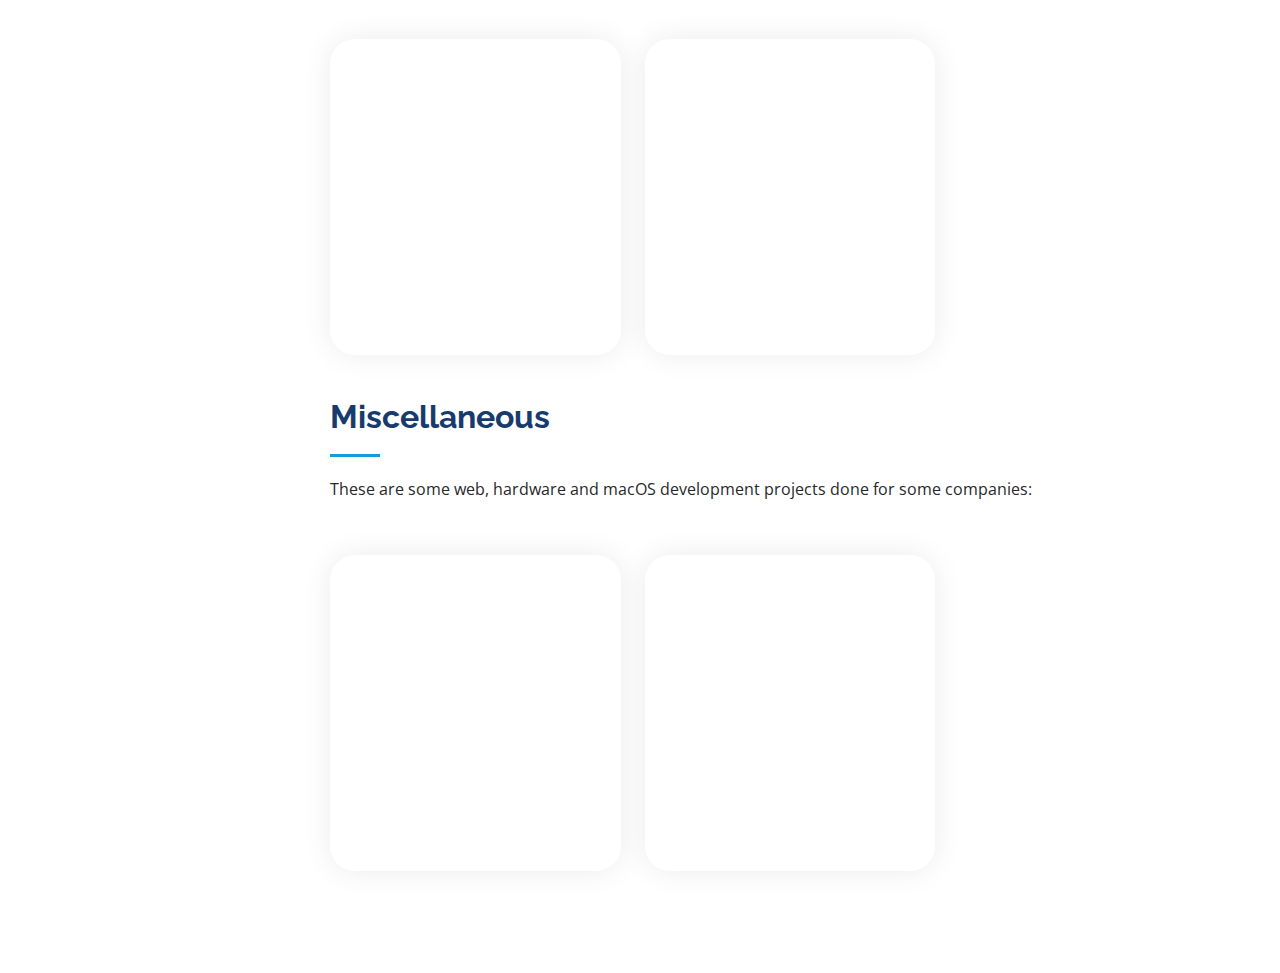
==== commit 1227fb52: "added second ML project" ====
--- a/portfolio-details.html
+++ b/portfolio-details.html
@@ -201,6 +201,36 @@
                 <h2>Polynomial and regularized models</h2>
                 <p>
                   This project is related to environmental risk management. In this context, one of the problems that we are going to address is how to build a predictive model that allows us to determine the demand for the use of a bicycle rental system. This knowledge can provide support to improve the service and know the factors that affect its efficiency. Promoting sustainable mobility plans is a way to reduce CO2 emissions, which affect the planet's temperature and unbalance the natural cycle.             
+                </p>
+              </div>
+             </div>
+
+          </div>
+
+          <div class="col-lg-6 p-5">
+
+            <div class="row">
+
+              <div class="col-xl-6 col-lg-12 mb-lg-2 mb-sm-4">
+                <a href="https://nbviewer.org/github/PedroTrujilloV/MLStuff/blob/main/WaterMonitoring_en.ipynb"  target="_blank"><img src="https://github.com/PedroTrujilloV/MLStuff/blob/9881d4af4a1ad2e652bbcbdb87f07d421400a893/assets/dataset-cover2.jpg?raw=true"  class="iframe-ml a-ml-github"></a>
+              </div>
+
+              <div class="col-xl-6 col-lg-12 portfolio-info">
+                <h3>Water Quality Estimator</h3>
+                <ul>
+                  <li><strong>Category</strong>: Machine Learning,  decision trees & K-nearest neighbors</li>
+                  <li><strong>See at Nbviewer (Recomemnded)</strong>: <a href="https://nbviewer.org/github/PedroTrujilloV/MLStuff/blob/main/WaterMonitoring_en.ipynb" target="_blank">Water Monitoring</a></li>
+                  <li><strong>See at Github</strong>: <a href="https://github.com/PedroTrujilloV/MLStuff/blob/main/WaterMonitoring_en.ipynb" target="_blank">Water Monitoring Github</a></li>
+                </ul>
+              </div>
+
+            </div>
+            
+            <div class="row">
+              <div class="portfolio-description">
+                <h2>Decision trees and K-nearest neighbors</h2>
+                <p>
+                  In this second part of the project we will work on another problem related to environmental management, in this case with the deterioration of the quality of bodies of water and how, with machine learning, we can support the implementation of mechanisms that allow monitoring and evaluating variations in the physicochemical characteristics of water, in order to preserve the quality of these ecosystems and guarantee the availability of fresh water for the human population.                
                 </p>
               </div>
              </div>
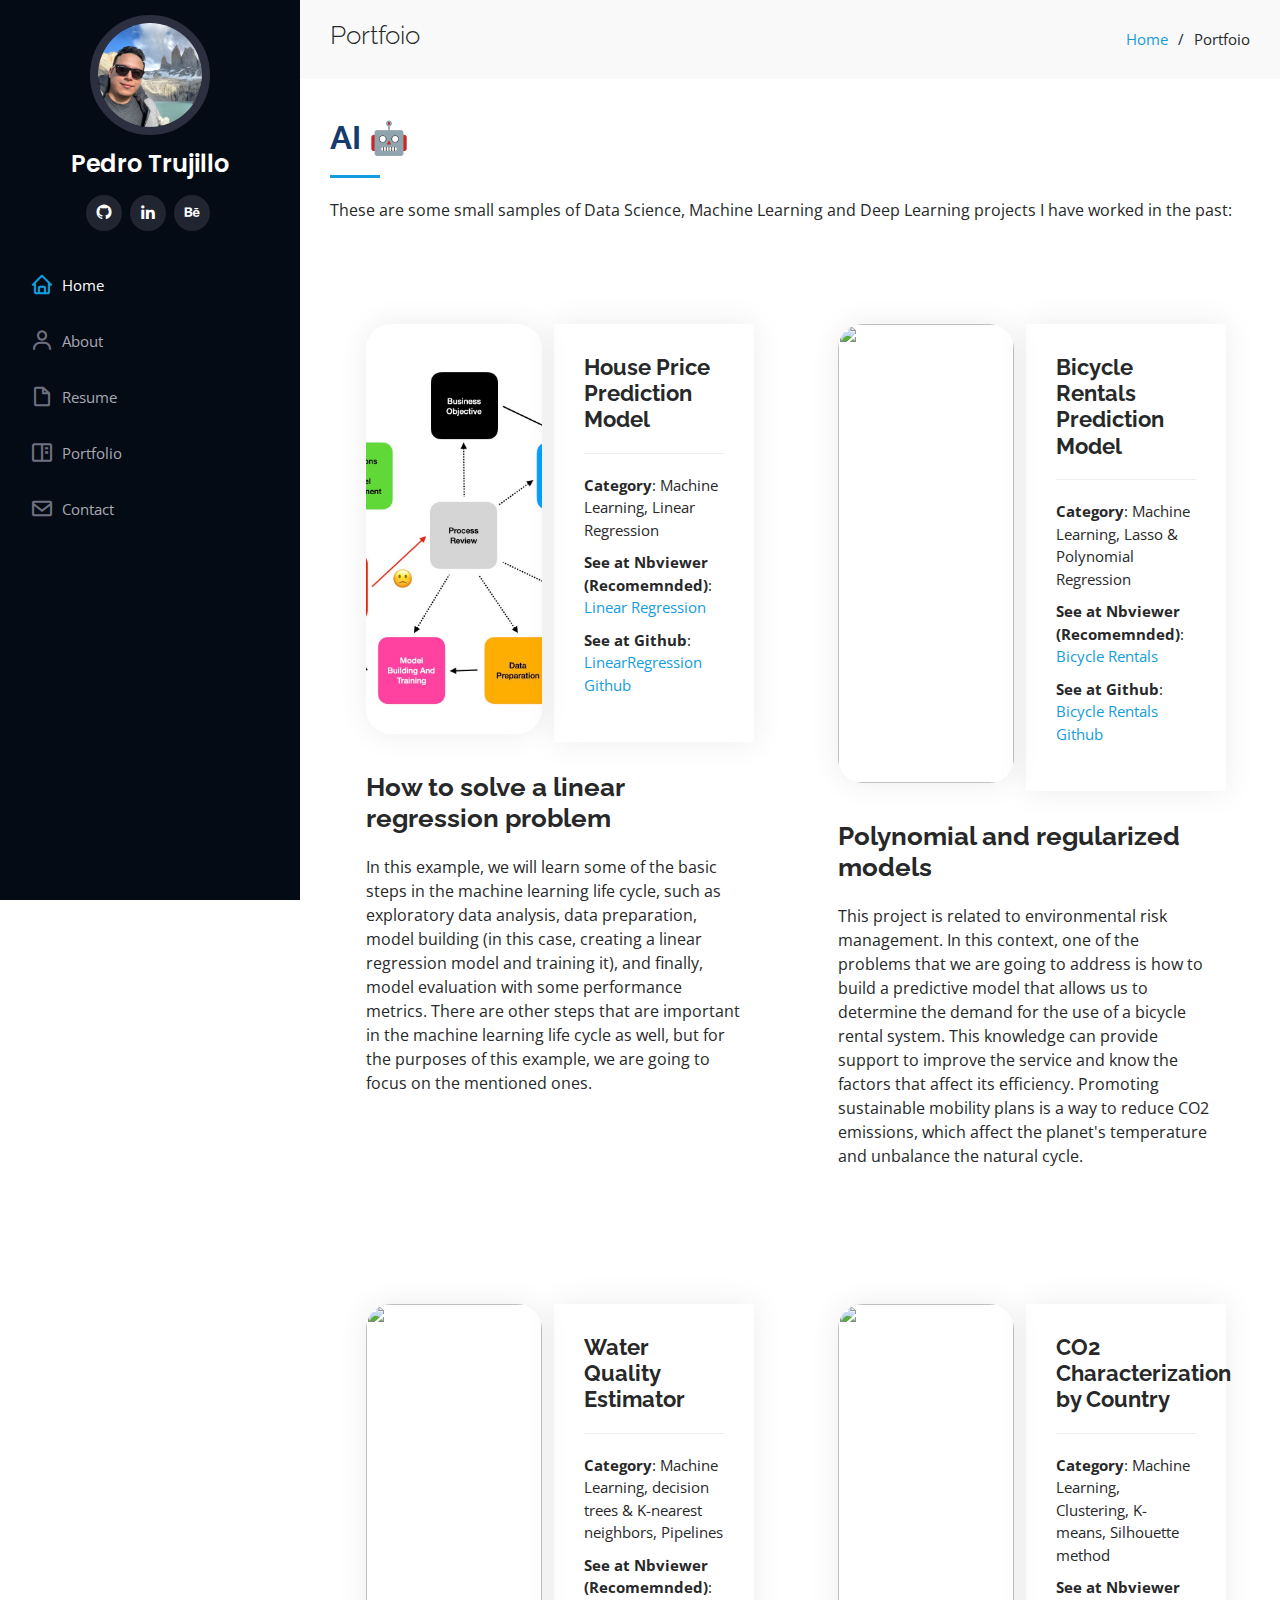
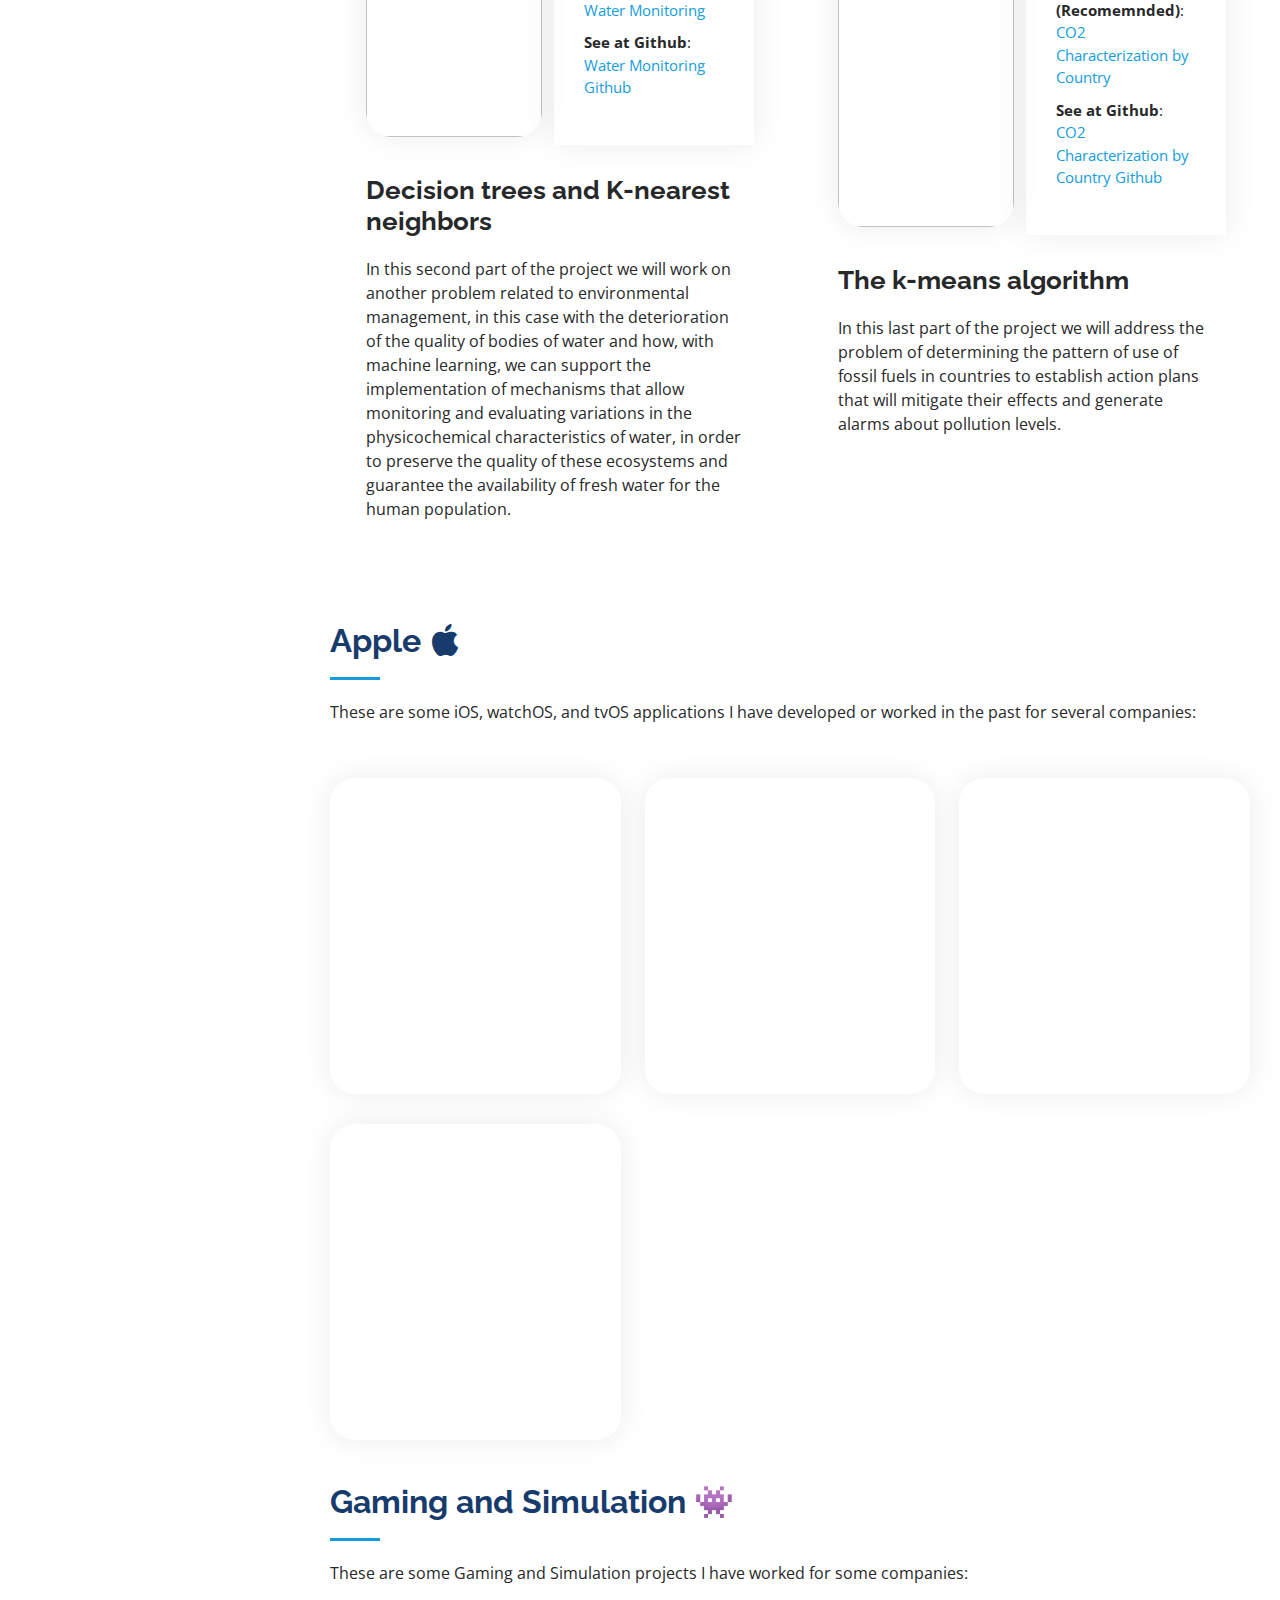
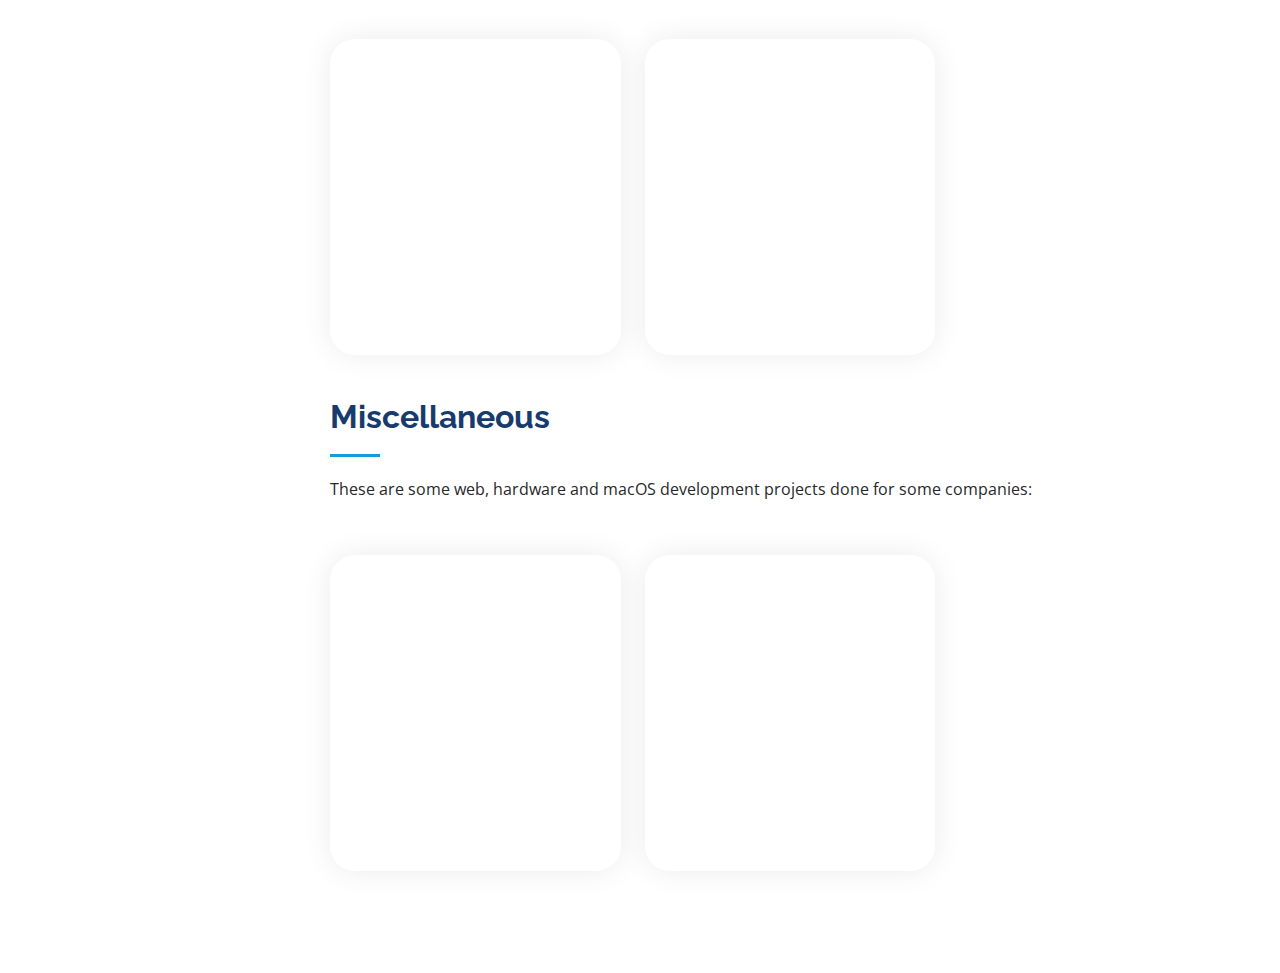
==== commit 5fbef8f3: "Added portfolio of samples to website. Added portfolio  details for future use. Edited styles for ne" ====
--- a/portfolio-details.html
+++ b/portfolio-details.html
@@ -5,7 +5,7 @@
   <meta charset="utf-8">
   <meta content="width=device-width, initial-scale=1.0" name="viewport">
 
-  <title>Portfolio Details - iPortfolio Bootstrap Template</title>
+  <title>Pedro Trujillo Vargas - Portfoio</title>
   <meta content="" name="description">
   <meta content="" name="keywords">
 
@@ -60,12 +60,12 @@
 
       <nav id="navbar" class="nav-menu navbar">
         <ul>
-          <li><a href="#hero" class="nav-link scrollto active"><i class="bx bx-home"></i> <span>Home</span></a></li>
-          <li><a href="#about" class="nav-link scrollto"><i class="bx bx-user"></i> <span>About</span></a></li>
-          <li><a href="#resume" class="nav-link scrollto"><i class="bx bx-file-blank"></i> <span>Resume</span></a></li>
-          <li><a href="#portfolio" class="nav-link scrollto"><i class="bx bx-book-content"></i> <span>Portfolio</span></a></li>
+          <li><a href="index.html#hero" class="nav-link scrollto active"><i class="bx bx-home"></i> <span>Home</span></a></li>
+          <li><a href="index.html#about" class="nav-link scrollto"><i class="bx bx-user"></i> <span>About</span></a></li>
+          <li><a href="index.html#resume" class="nav-link scrollto"><i class="bx bx-file-blank"></i> <span>Resume</span></a></li>
+          <li><a href="#portfolio-details.html" class="nav-link scrollto"><i class="bx bx-book-content"></i> <span>Portfolio</span></a></li>
           <!-- <li><a href="#services" class="nav-link scrollto"><i class="bx bx-server"></i> <span>Services</span></a></li> -->
-          <li><a href="#contact" class="nav-link scrollto"><i class="bx bx-envelope"></i> <span>Contact</span></a></li>
+          <li><a href="index.html#contact" class="nav-link scrollto"><i class="bx bx-envelope"></i> <span>Contact</span></a></li>
         </ul>
       </nav><!-- .nav-menu -->
     </div>
@@ -78,10 +78,10 @@
       <div class="container">
 
         <div class="d-flex justify-content-between align-items-center">
-          <h2>Portfoio Details</h2>
+          <h2>Portfoio</h2>
           <ol>
             <li><a href="index.html">Home</a></li>
-            <li>Portfoio Details</li>
+            <li>Portfoio</li>
           </ol>
         </div>
 
@@ -140,9 +140,9 @@
 
         <div class="row gy-4 portfolio-row">
           <div class="section-title">
-            <h2>ML 🤖</h2>
+            <h2>AI 🤖 </h2>
             <p>
-              These are some small ML projects I have worked in the past: 
+              These are some small samples of Data Science, Machine Learning and Deep Learning projects I have worked in the past: 
             </p>
           </div>
 
@@ -218,7 +218,7 @@
               <div class="col-xl-6 col-lg-12 portfolio-info">
                 <h3>Water Quality Estimator</h3>
                 <ul>
-                  <li><strong>Category</strong>: Machine Learning,  decision trees & K-nearest neighbors</li>
+                  <li><strong>Category</strong>: Machine Learning,  decision trees & K-nearest neighbors, Pipelines</li>
                   <li><strong>See at Nbviewer (Recomemnded)</strong>: <a href="https://nbviewer.org/github/PedroTrujilloV/MLStuff/blob/main/WaterMonitoring_en.ipynb" target="_blank">Water Monitoring</a></li>
                   <li><strong>See at Github</strong>: <a href="https://github.com/PedroTrujilloV/MLStuff/blob/main/WaterMonitoring_en.ipynb" target="_blank">Water Monitoring Github</a></li>
                 </ul>
@@ -237,13 +237,43 @@
 
           </div>
 
+          <div class="col-lg-6 p-5">
+
+            <div class="row">
+
+              <div class="col-xl-6 col-lg-12 mb-lg-2 mb-sm-4">
+                <a href="https://nbviewer.org/github/PedroTrujilloV/MLStuff/blob/main/CO2CharacterizationbyCountry_en.ipynb"  target="_blank"><img src="https://github.com/PedroTrujilloV/MLStuff/blob/main/assets/dataset-cover3.jpg?raw=true"  class="iframe-ml a-ml-github"></a>
+              </div>
+
+              <div class="col-xl-6 col-lg-12 portfolio-info">
+                <h3>CO2 Characterization by Country</h3>
+                <ul>
+                  <li><strong>Category</strong>: Machine Learning,  Clustering, K-means, Silhouette method</li>
+                  <li><strong>See at Nbviewer (Recomemnded)</strong>: <a href="https://nbviewer.org/github/PedroTrujilloV/MLStuff/blob/main/main/CO2CharacterizationbyCountry_en.ipynb" target="_blank">CO2 Characterization by Country</a></li>
+                  <li><strong>See at Github</strong>: <a href="https://github.com/PedroTrujilloV/MLStuff/blob/main/main/CO2CharacterizationbyCountry_en.ipynb" target="_blank">CO2 Characterization by Country Github</a></li>
+                </ul>
+              </div>
+
+            </div>
+            
+            <div class="row">
+              <div class="portfolio-description">
+                <h2>The k-means algorithm</h2>
+                <p>
+                  In this last part of the project we will address the problem of determining the pattern of use of fossil fuels in countries to establish action plans that will mitigate their effects and generate alarms about pollution levels.
+                </p>
+              </div>
+             </div>
+
+          </div>
+
         </div>
 
         
 
         <div class="row gy-4 portfolio-row">
           <div class="section-title">
-            <h2>Apple 🍏</h2>
+            <h2>Apple <i class="bi bi-apple"></i></h2>
             <p>
             These are some iOS, watchOS, and tvOS applications I have developed or worked in the past for several companies: 
             </p>
@@ -265,7 +295,7 @@
 
         <div class="row gy-4 portfolio-row">
           <div class="section-title">
-            <h2>Gaming and Simulation </h2>
+            <h2>Gaming and Simulation 👾</h2>
             <p>
             These are some Gaming and Simulation projects I have worked for some companies: 
             </p>
@@ -305,7 +335,7 @@
   <footer id="footer">
     <div class="container">
       <!-- <div class="copyright">
-        &copy; Copyright <strong><span>iPortfolio</span></strong>
+        &copy; Copyright <strong><span>Porfolio</span></strong>
       </div> -->
       <div class="credits">
         <!-- All the links in the footer should remain intact. -->
--- a/assets/css/style.css
+++ b/assets/css/style.css
@@ -1143,3 +1143,12 @@
   /* overflow: visible;  */ /* Ensures content can grow beyond 400px if necessary */
 }
 
+/*--------------------------------------------------------------
+# Portfolio Index item (Pedro)
+--------------------------------------------------------------*/
+
+.portfolio-item-no-image {
+  font-size: 1200%;
+  text-align: center;
+  background-color: white;
+}